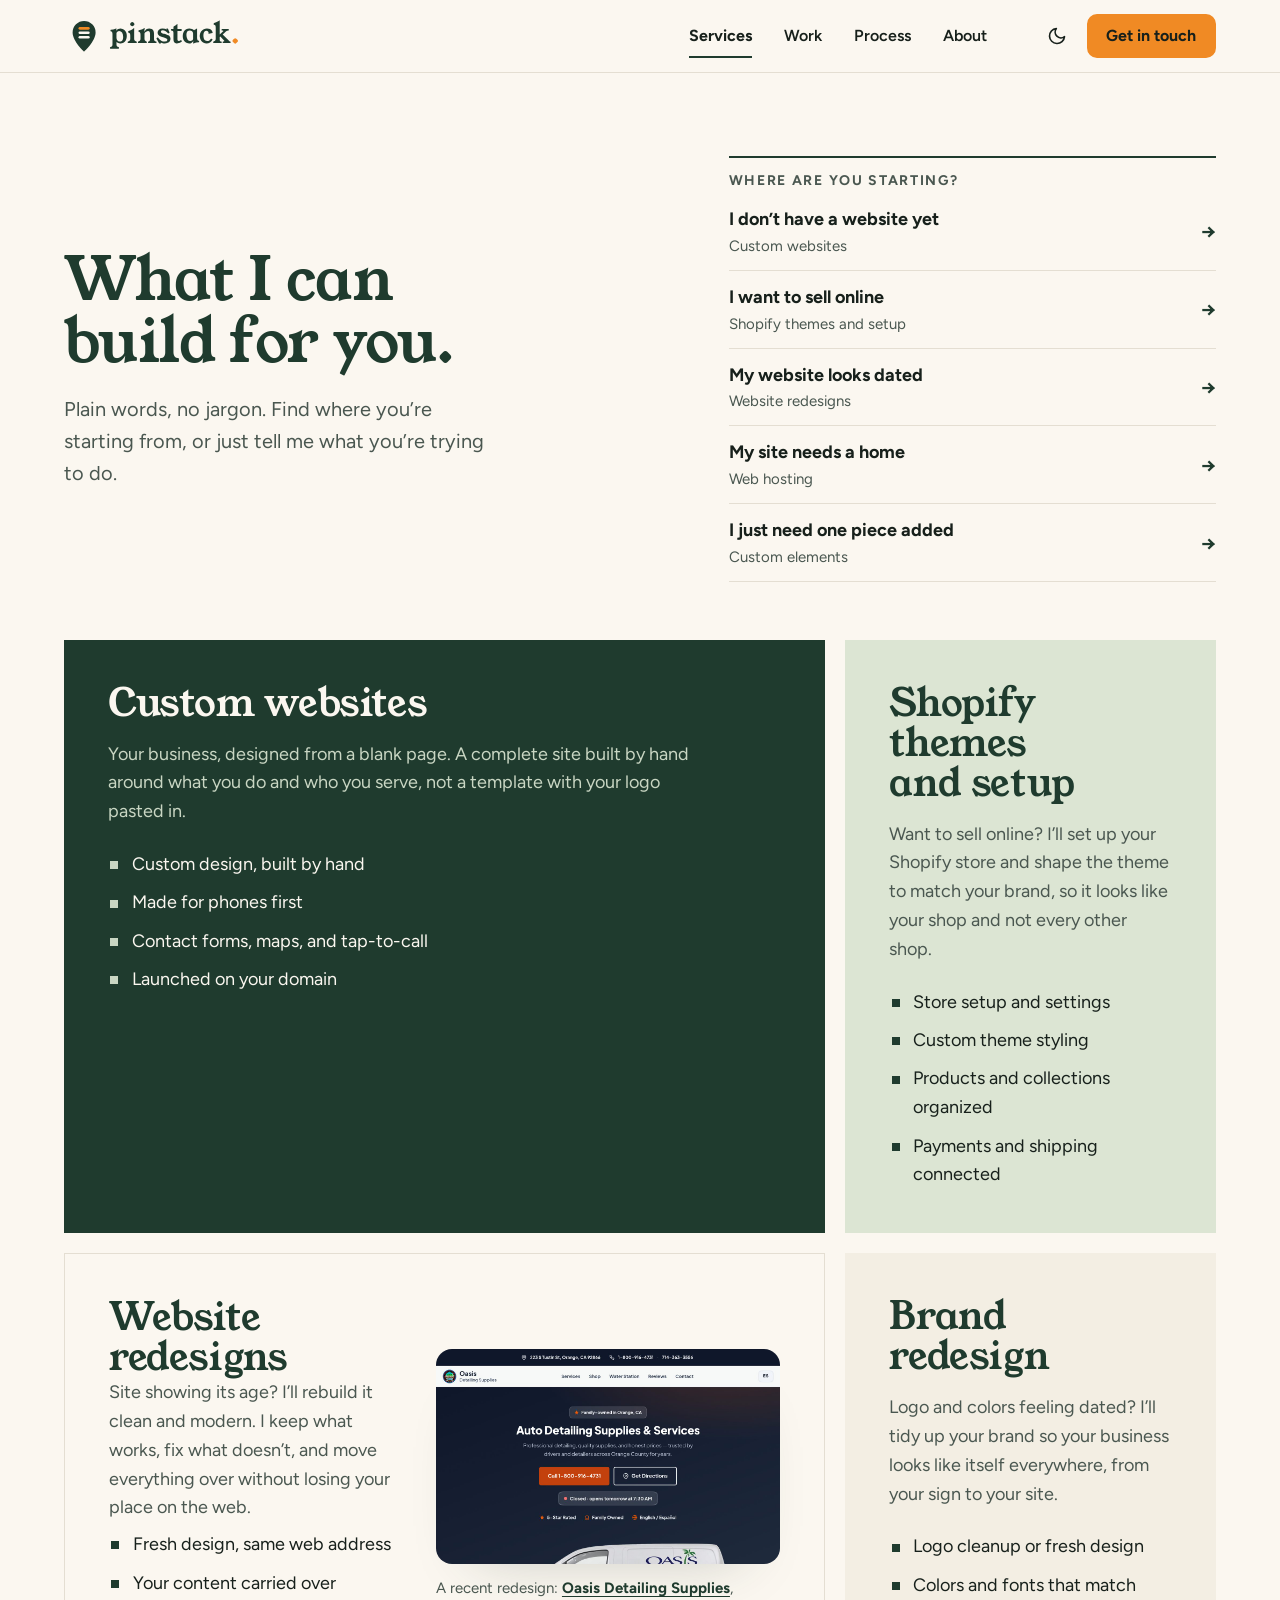
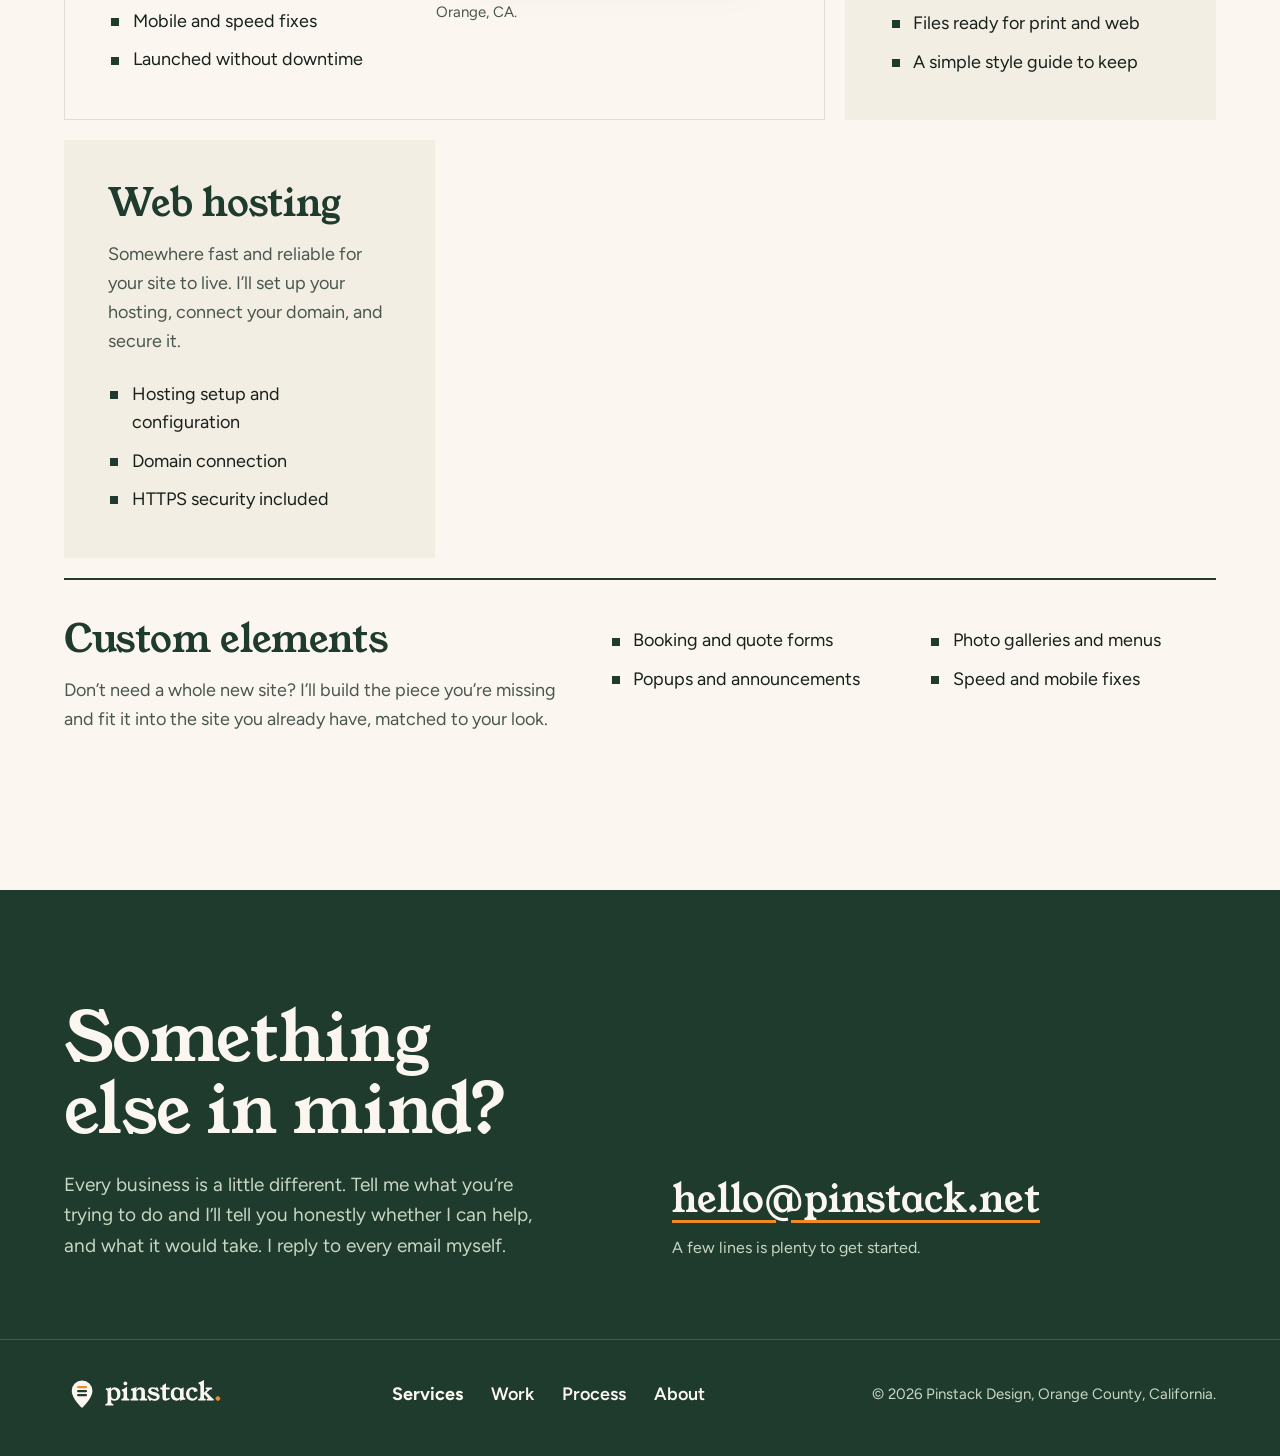
==== services.html @ 1b1faa7f "What I do v3: pin centered behind pill cards, shortened copy, overflow clip" ====
<!DOCTYPE html>
<html lang="en">
<head>
<meta charset="UTF-8">
<meta name="viewport" content="width=device-width, initial-scale=1.0, viewport-fit=cover">
<title>Services | Pinstack Design</title>
<meta name="description" content="Custom websites, Shopify setup, website redesigns, web hosting, and custom elements. One person in Orange County, CA building honest websites for local businesses.">
<meta name="theme-color" content="#FBF7F0">
<meta property="og:title" content="Services | Pinstack Design">
<meta property="og:description" content="Custom websites, Shopify setup, redesigns, and more. One person, start to finish.">
<meta property="og:type" content="website">
<meta property="og:image" content="assets/work-oasis-desktop.jpg">
<link rel="icon" type="image/svg+xml" href="assets/pinstack-stacked-pin-mark.svg">
<link rel="preconnect" href="https://fonts.googleapis.com">
<link rel="preconnect" href="https://fonts.gstatic.com" crossorigin>
<link href="https://fonts.googleapis.com/css2?family=Figtree:wght@400;500;600;700&family=Young+Serif&display=swap" rel="stylesheet">
<link rel="stylesheet" href="styles.css?v=19">
<script>
/* Pre-paint theme: a saved choice wins, otherwise follow the OS. */
(function () {
  try {
    var t = localStorage.getItem("pinstack-theme");
    if (!t) t = window.matchMedia("(prefers-color-scheme: dark)").matches ? "dark" : "light";
    if (t === "dark") {
      document.documentElement.setAttribute("data-theme", "dark");
      /* Match the browser bars to the dark page before first paint */
      var m = document.querySelector('meta[name="theme-color"]');
      if (m) m.setAttribute("content", "#111814");
    }
  } catch (e) {}
})();
</script>
</head>
<body>
<a class="skip-link" href="#main">Skip to main content</a>

<header class="site-header">
  <div class="wrap header-inner">
    <a class="brand" href="index.html#top" aria-label="Pinstack Design, home">
      <img src="assets/pinstack-stacked-pin-lockup.svg" data-light="assets/pinstack-stacked-pin-lockup.svg" data-dark="assets/pinstack-stacked-pin-lockup-reversed.svg" alt="Pinstack Design" width="178" height="40">
    </a>
    <nav class="desktop-nav" aria-label="Primary">
      <a href="services.html" aria-current="page">Services</a>
      <a href="index.html#work">Work</a>
      <a href="index.html#process">Process</a>
      <a href="index.html#about">About</a>
    </nav>
    <div class="header-actions">
      <button class="theme-toggle" id="themeToggle" type="button" aria-label="Switch to dark mode" aria-pressed="false">
        <svg class="icon-moon" width="20" height="20" viewBox="0 0 24 24" fill="none" stroke="currentColor" stroke-width="2" stroke-linecap="round" stroke-linejoin="round" aria-hidden="true"><path d="M21 12.8A9 9 0 1 1 11.2 3a7 7 0 0 0 9.8 9.8z"></path></svg>
        <svg class="icon-sun" width="20" height="20" viewBox="0 0 24 24" fill="none" stroke="currentColor" stroke-width="2" stroke-linecap="round" stroke-linejoin="round" aria-hidden="true"><circle cx="12" cy="12" r="4"></circle><path d="M12 2v2M12 20v2M4.9 4.9l1.4 1.4M17.7 17.7l1.4 1.4M2 12h2M20 12h2M4.9 19.1l1.4-1.4M17.7 6.3l1.4-1.4"></path></svg>
      </button>
      <a class="btn btn-small header-cta" href="mailto:hello@pinstack.net">Get in touch</a>
      <details class="mobile-menu">
        <summary aria-label="Open menu">
          <svg class="icon-menu" width="24" height="24" viewBox="0 0 24 24" fill="none" stroke="currentColor" stroke-width="2" stroke-linecap="round" aria-hidden="true"><line x1="4" y1="7" x2="20" y2="7"></line><line x1="4" y1="12" x2="20" y2="12"></line><line x1="4" y1="17" x2="20" y2="17"></line></svg>
          <svg class="icon-close" width="24" height="24" viewBox="0 0 24 24" fill="none" stroke="currentColor" stroke-width="2" stroke-linecap="round" aria-hidden="true"><line x1="6" y1="6" x2="18" y2="18"></line><line x1="18" y1="6" x2="6" y2="18"></line></svg>
        </summary>
        <nav aria-label="Mobile">
          <a href="services.html" aria-current="page">Services</a>
          <a href="index.html#work">Work</a>
          <a href="index.html#process">Process</a>
          <a href="index.html#about">About</a>
          <a class="btn" href="mailto:hello@pinstack.net">Get in touch</a>
        </nav>
      </details>
    </div>
  </div>
</header>

<main id="main">

  <!-- HERO: the promise on the left, "where are you starting?" on the right -->
  <section class="svc-hero" aria-labelledby="services-title">
    <div class="wrap svc-hero-grid">
      <div class="svc-hero-copy">
        <h1 id="services-title">What I can build for you.</h1>
        <p class="lede">Plain words, no jargon. Find where you&rsquo;re starting from, or just tell me what you&rsquo;re trying to do.</p>
      </div>
      <nav class="chooser" aria-labelledby="chooser-heading">
        <h2 id="chooser-heading" class="chooser-heading">Where are you starting?</h2>
        <ul>
          <li><a href="#custom-websites"><span class="chooser-need">I don&rsquo;t have a website yet</span><span class="chooser-fit">Custom websites</span></a></li>
          <li><a href="#shopify"><span class="chooser-need">I want to sell online</span><span class="chooser-fit">Shopify themes and setup</span></a></li>
          <li><a href="#redesigns"><span class="chooser-need">My website looks dated</span><span class="chooser-fit">Website redesigns</span></a></li>
          <li><a href="#hosting"><span class="chooser-need">My site needs a home</span><span class="chooser-fit">Web hosting</span></a></li>
          <li><a href="#custom-elements"><span class="chooser-need">I just need one piece added</span><span class="chooser-fit">Custom elements</span></a></li>
        </ul>
      </nav>
    </div>
  </section>

  <!-- SERVICES: six tiles, varied sizes and surfaces -->
  <section class="svc-grid-section" aria-label="Services">
    <div class="wrap svc-grid">

      <article class="svc svc--grove reveal" id="custom-websites" aria-labelledby="t-custom">
        <h2 id="t-custom">Custom websites</h2>
        <p>Your business, designed from a blank page. A complete site built by hand around what you do and who you serve, not a template with your logo pasted in.</p>
        <ul class="includes">
          <li>Custom design, built by hand</li>
          <li>Made for phones first</li>
          <li>Contact forms, maps, and tap-to-call</li>
          <li>Launched on your domain</li>
        </ul>
      </article>

      <article class="svc svc--sage reveal" id="shopify" aria-labelledby="t-shopify">
        <h2 id="t-shopify">Shopify themes and setup</h2>
        <p>Want to sell online? I&rsquo;ll set up your Shopify store and shape the theme to match your brand, so it looks like your shop and not every other shop.</p>
        <ul class="includes">
          <li>Store setup and settings</li>
          <li>Custom theme styling</li>
          <li>Products and collections organized</li>
          <li>Payments and shipping connected</li>
        </ul>
      </article>

      <article class="svc svc--proof reveal" id="redesigns" aria-labelledby="t-redesign">
        <div class="svc-proof-copy">
          <h2 id="t-redesign">Website redesigns</h2>
          <p>Site showing its age? I&rsquo;ll rebuild it clean and modern. I keep what works, fix what doesn&rsquo;t, and move everything over without losing your place on the web.</p>
          <ul class="includes">
            <li>Fresh design, same web address</li>
            <li>Your content carried over</li>
            <li>Mobile and speed fixes</li>
            <li>Launched without downtime</li>
          </ul>
        </div>
        <figure class="svc-proof-shot">
          <img src="assets/work-oasis-desktop.jpg" alt="The redesigned Oasis Detailing Supplies homepage" width="1280" height="800" loading="lazy">
          <figcaption>A recent redesign: <a href="index.html#work">Oasis Detailing Supplies</a>, Orange, CA.</figcaption>
        </figure>
      </article>

      <article class="svc svc--panel reveal" id="brand-redesign" aria-labelledby="t-brand">
        <h2 id="t-brand">Brand redesign</h2>
        <p>Logo and colors feeling dated? I&rsquo;ll tidy up your brand so your business looks like itself everywhere, from your sign to your site.</p>
        <ul class="includes">
          <li>Logo cleanup or fresh design</li>
          <li>Colors and fonts that match</li>
          <li>Files ready for print and web</li>
          <li>A simple style guide to keep</li>
        </ul>
      </article>

      <article class="svc svc--panel reveal" id="hosting" aria-labelledby="t-hosting">
        <h2 id="t-hosting">Web hosting</h2>
        <p>Somewhere fast and reliable for your site to live. I&rsquo;ll set up your hosting, connect your domain, and secure it.</p>
        <ul class="includes">
          <li>Hosting setup and configuration</li>
          <li>Domain connection</li>
          <li>HTTPS security included</li>
        </ul>
      </article>

      <article class="svc svc--wide reveal" id="custom-elements" aria-labelledby="t-elements">
        <div>
          <h2 id="t-elements">Custom elements</h2>
          <p>Don&rsquo;t need a whole new site? I&rsquo;ll build the piece you&rsquo;re missing and fit it into the site you already have, matched to your look.</p>
        </div>
        <ul class="includes includes--grid">
          <li>Booking and quote forms</li>
          <li>Photo galleries and menus</li>
          <li>Popups and announcements</li>
          <li>Speed and mobile fixes</li>
        </ul>
      </article>

    </div>
  </section>

  <!-- CONTACT: one closing ask, the email address is the button -->
  <section class="contact" id="contact" aria-labelledby="contact-heading">
    <div class="wrap contact-grid">
      <div>
        <h2 id="contact-heading">Something else in mind?</h2>
        <p class="contact-intro">Every business is a little different. Tell me what you&rsquo;re trying to do and I&rsquo;ll tell you honestly whether I can help, and what it would take. I reply to every email myself.</p>
      </div>
      <div class="contact-action">
        <a class="contact-email" href="mailto:hello@pinstack.net">hello@<wbr>pinstack.net</a>
        <p class="contact-note">A few lines is plenty to get started.</p>
      </div>
    </div>
  </section>
</main>

<footer class="site-footer">
  <div class="wrap footer-inner">
    <a class="brand" href="index.html#top" aria-label="Pinstack Design, home">
      <img src="assets/pinstack-stacked-pin-lockup-reversed.svg" alt="Pinstack Design" width="178" height="40">
    </a>
    <nav aria-label="Footer">
      <a href="services.html" aria-current="page">Services</a>
      <a href="index.html#work">Work</a>
      <a href="index.html#process">Process</a>
      <a href="index.html#about">About</a>
    </nav>
    <p class="footer-meta">&copy; 2026 Pinstack Design, Orange County, California.</p>
  </div>
</footer>

<script src="script.js?v=11"></script>
</body>
</html>
---- styles.css ----
/* Pinstack Design: one-page studio site, Grove & Citrus identity.
   Layout idea: a route on a map. The hero pairs the promise with real proof,
   the process is a line of stops that ends at the pin, and the page closes
   on a Grove band where the email address is the call to action.
   Shape rule: buttons 10px radius, framed images 16px, nothing else rounded
   (step markers are circles because they are map stops). */

:root {
  color-scheme: light;
  --bg: #FBF7F0;          /* Cream */
  --panel: #F3EEE3;       /* Cream, one step down */
  --sage: #DCE5D3;        /* Sage band */
  --grove: #1F3B2E;       /* headings, primary */
  --ink: #17201B;         /* body text */
  --muted: #4A5750;       /* 7.1:1 on Cream, 5.8:1 on Sage */
  --citrus: #F08A24;      /* accent: fills and marks only on light */
  --on-citrus: #17201B;
  --line: #E4DED2;
  --band: #1F3B2E;        /* closing band */
  --band-ink: #FBF7F0;
  --band-muted: #C9D6C3;  /* 8.1:1 on Grove */
  --shadow: rgba(31, 59, 46, .28);

  --display: "Young Serif", Georgia, "Times New Roman", serif;
  --text: "Figtree", "Segoe UI", system-ui, -apple-system, sans-serif;
  --ease: cubic-bezier(0.16, 1, 0.3, 1);
  --wrap: 1600px;           /* wide screens get room; text keeps its own ch limits */
  --gutter: clamp(1.25rem, 5vw, 4.5rem);
  --section: clamp(4.5rem, 3rem + 5vw, 8rem);
}

[data-theme="dark"] {
  color-scheme: dark;
  --bg: #111814;
  --panel: #17211C;
  --sage: #1A2520;
  --grove: #DCE5D3;       /* headings go light */
  --ink: #EEF0E8;
  --muted: #B5C0B8;       /* 9.6:1 */
  --citrus: #F59A3E;      /* 8.2:1 as text on dark */
  --on-citrus: #17201B;
  --line: #2A3830;
  --band: #1F3B2E;
  --band-ink: #FBF7F0;
  --band-muted: #C9D6C3;
  --shadow: rgba(0, 0, 0, .45);
}

*, *::before, *::after { box-sizing: border-box; }

html { scroll-behavior: smooth; scroll-padding-top: 88px; }

/* Everything outside the page content (under Safari's bottom bar, behind
   the page edges) is Grove, the footer color. The content areas paint
   their own theme background, so only the edges change.
   Tokens only, so it follows light and dark mode. */
html {
  background: var(--band);
  overscroll-behavior-y: none;
}

body {
  margin: 0;
  background: var(--band);
  overscroll-behavior-y: none;
  color: var(--ink);
  font-family: var(--text);
  font-size: 1.125rem;
  line-height: 1.6;
  -webkit-font-smoothing: antialiased;
}

/* The page itself keeps the theme background */
main { display: block; background: var(--bg); }

img { max-width: 100%; height: auto; display: block; }

.wrap { max-width: var(--wrap); margin: 0 auto; padding-inline: var(--gutter); }

.visually-hidden {
  position: absolute; width: 1px; height: 1px; padding: 0; margin: -1px;
  overflow: hidden; clip: rect(0 0 0 0); white-space: nowrap; border: 0;
}

/* ---------- Type ---------- */

h1, h2, h3 {
  font-family: var(--display);
  font-weight: 400;
  color: var(--grove);
  margin: 0;
  text-wrap: balance;
}

h1 { font-size: clamp(2.4rem, 1.5rem + 2.8vw, 4rem); line-height: 1.04; letter-spacing: -0.01em; }
h2 { font-size: clamp(2.1rem, 1.5rem + 2.2vw, 3.6rem); line-height: 1.06; letter-spacing: -0.01em; }
h3 { font-size: clamp(1.3rem, 1.15rem + .5vw, 1.6rem); line-height: 1.2; }

p { margin: 0; }

.eyebrow {
  font-size: .8125rem;
  font-weight: 700;
  letter-spacing: .16em;
  text-transform: uppercase;
  color: var(--muted);
  margin-bottom: 1rem;
}

.section-intro { color: var(--muted); font-size: 1.25rem; max-width: 40ch; margin-top: 1rem; }

section { padding-block: var(--section); }

/* ---------- Links & buttons ---------- */

a { color: var(--grove); text-underline-offset: .18em; text-decoration-thickness: 1px; }
a:hover { text-decoration-thickness: 2px; }

.btn {
  display: inline-flex;
  align-items: center;
  justify-content: center;
  gap: .5rem;
  min-height: 52px;
  padding: 0 1.6rem;
  border-radius: 10px;
  border: 2px solid var(--citrus);
  background: var(--citrus);
  color: var(--on-citrus);
  font-family: var(--text);
  font-size: 1.0625rem;
  font-weight: 700;
  text-decoration: none;
  white-space: nowrap;
  transition: transform 200ms var(--ease), box-shadow 200ms var(--ease);
}
.btn:hover { transform: translateY(-2px); box-shadow: 0 10px 22px -12px var(--shadow); text-decoration: none; }
.btn:active { transform: translateY(0); box-shadow: none; }

.btn-small { min-height: 44px; padding: 0 1.1rem; font-size: 1rem; }

.btn-outline { background: transparent; border-color: var(--grove); color: var(--grove); }
.btn-outline:hover { background: var(--grove); color: var(--bg); }

.link-more {
  display: inline-flex;
  align-items: center;
  min-height: 52px;
  font-weight: 700;
  color: var(--grove);
  text-decoration: underline;
  text-decoration-color: var(--citrus);
  text-decoration-thickness: 2px;
  text-underline-offset: .3em;
}
.link-more::after { content: "\2192"; margin-left: .45em; transition: transform 200ms var(--ease); }
.link-more:hover::after { transform: translateX(4px); }

:focus-visible { outline: 3px solid var(--citrus); outline-offset: 3px; border-radius: 4px; }

.skip-link {
  position: absolute; left: 1rem; top: -4rem; z-index: 100;
  background: var(--grove); color: var(--bg);
  padding: .75rem 1.25rem; border-radius: 10px; font-weight: 700; text-decoration: none;
}
.skip-link:focus { top: 1rem; }

/* ---------- Header ---------- */

.site-header {
  position: sticky; top: 0; z-index: 50;
  /* Solid, not translucent: Safari samples this sticky bar to tint the area
     around the Dynamic Island, and it only matches if the color is opaque. */
  background: var(--bg);
  border-bottom: 1px solid var(--line);
  /* viewport-fit=cover lets the page run under the notch: keep the bar
     clear of the Dynamic Island / status bar. (Milo's addition.) */
  padding-top: env(safe-area-inset-top, 0px);
}

.header-inner { display: flex; align-items: center; justify-content: space-between; gap: 1.5rem; min-height: 72px; }
.brand { display: block; flex: none; }
.brand img { height: 40px; width: auto; }

.desktop-nav { display: none; gap: 2rem; }
.desktop-nav a {
  display: inline-flex; align-items: center; min-height: 44px;
  font-weight: 600; font-size: 1rem; color: var(--ink); text-decoration: none;
  background: linear-gradient(var(--citrus), var(--citrus)) no-repeat 0 85% / 0 2px;
  transition: background-size 250ms var(--ease);
}
.desktop-nav a:hover { background-size: 100% 2px; }

.header-actions { display: flex; align-items: center; gap: .5rem; }
.header-cta { display: none; }

.theme-toggle, .mobile-menu summary {
  display: inline-grid; place-items: center;
  width: 44px; height: 44px; padding: 0;
  border: 0; border-radius: 10px; background: transparent; color: var(--ink);
  cursor: pointer; transition: background-color 200ms var(--ease);
}
.theme-toggle:hover, .mobile-menu summary:hover { background: var(--panel); }
.theme-toggle .icon-sun { display: none; }
[data-theme="dark"] .theme-toggle .icon-sun { display: block; }
[data-theme="dark"] .theme-toggle .icon-moon { display: none; }

.mobile-menu { position: relative; }
.mobile-menu summary { list-style: none; }
.mobile-menu summary::-webkit-details-marker { display: none; }
.mobile-menu .icon-close { display: none; }
.mobile-menu[open] .icon-menu { display: none; }
.mobile-menu[open] .icon-close { display: block; }
.mobile-menu nav {
  position: absolute; right: 0; top: calc(100% + .5rem);
  min-width: 232px; padding: .75rem;
  display: grid; gap: .25rem;
  background: var(--bg); border: 1px solid var(--line); border-radius: 10px;
  box-shadow: 0 18px 40px -18px var(--shadow);
}
.mobile-menu nav a:not(.btn) {
  display: flex; align-items: center; min-height: 48px; padding: 0 1rem;
  color: var(--ink); font-weight: 600; text-decoration: none; border-radius: 10px;
}
.mobile-menu nav a:not(.btn):hover { background: var(--panel); }
.mobile-menu nav .btn { margin-top: .25rem; }
.mobile-menu[open] nav { animation: menu-in 220ms var(--ease); }
@keyframes menu-in { from { opacity: 0; translate: 0 -6px; } }

/* ---------- Hero ---------- */

.hero { padding-block: clamp(3rem, 2rem + 4vw, 5.5rem) clamp(4rem, 3rem + 4vw, 6.5rem); overflow: hidden; }

.hero-grid { display: grid; gap: 3rem; align-items: center; }

.hero-copy { max-width: 34rem; }
.hero-copy h1 { max-width: 15ch; }
.lede { color: var(--muted); font-size: 1.25rem; max-width: 36ch; margin-top: 1.5rem; }
.hero-ctas { display: flex; flex-wrap: wrap; align-items: center; gap: .75rem 1.75rem; margin-top: 2.25rem; }

.hero-shot { margin: 0; }
.browser {
  border-radius: 16px;
  overflow: hidden;
  background: var(--panel);
  border: 1px solid var(--line);
  box-shadow: 0 40px 80px -48px var(--shadow), 0 2px 0 var(--line);
}
.browser-bar {
  display: flex; align-items: center; justify-content: center;
  height: 34px; padding: 0 1rem;
  background: var(--panel); border-bottom: 1px solid var(--line);
  font-size: .8125rem; color: var(--muted);
}
.browser-bar span {
  padding: .1rem .9rem; border-radius: 10px; background: var(--bg);
  max-width: 100%; overflow: hidden; text-overflow: ellipsis; white-space: nowrap;
}
.browser img { width: 100%; aspect-ratio: 16 / 10; object-fit: cover; object-position: top; }
.hero-shot figcaption { margin-top: 1rem; font-size: .9375rem; color: var(--muted); }
.hero-shot figcaption a { font-weight: 700; }

/* ---------- Services ---------- */

/* ---------- Services: the pin builds itself ----------
   Desktop: .is-choreo (set from JS) turns the section into a tall track
   with a sticky stage. A giant pin sits centered behind the three stack
   cards (like the logo's stacks), cropped top/bottom/right by the stage
   while keeping its shape: round shoulders, point at the bottom. Each
   stack is a wide pill holding its service copy, spawning one per scroll
   beat via --p (0..1). Without .is-choreo the finished state simply shows:
   no-JS and reduced-motion safe.
   Mobile: .is-mobile-play zooms the composition once and fills the cards
   on a timer. No scroll locking on small screens. */

.services-grid { display: grid; gap: 2.5rem; }
.services-more { margin-top: 2rem; }
.services-more a { font-weight: 700; }

.services-pin { position: relative; display: grid; align-content: center; }
/* The pin tracks the card stack: centered on it, 2.4x its height, so the
   pills sit on the pin the way the stacks sit in the logo. */
.pin-composition { position: relative; }
.pin-backdrop {
  position: absolute; z-index: 0;
  height: 240%; width: auto;
  left: 50%; top: 50%;
  transform: translate(-50%, -55%);
  pointer-events: none;
}
.pin-backdrop .pin-body { fill: #1F3B2E; }
[data-theme="dark"] .pin-backdrop .pin-body { fill: #FBF7F0; }

.service-beats {
  position: relative; z-index: 1;
  list-style: none; margin: 0; padding: 0;
  display: grid; gap: 1.1rem;
  max-width: 440px; width: 100%; justify-self: center;
}
/* Wide pills, close to the logo stacks' proportions. */
.stack-card {
  background: #FBF7F0; color: var(--ink);
  border-radius: 22px;
  padding: 1.15rem 1.6rem;
  box-shadow: 0 18px 44px var(--shadow);
}
.stack-card h3 { font-size: 1.2rem; margin: 0 0 .3rem; }
.stack-card p { margin: 0; color: var(--muted); }
.stack-card[data-i="0"] { background: #F08A24; color: #17201B; }
.stack-card[data-i="0"] p { color: rgba(23, 32, 27, 0.82); }
[data-theme="dark"] .stack-card[data-i="1"],
[data-theme="dark"] .stack-card[data-i="2"] { background: #1F3B2E; color: #FBF7F0; }
[data-theme="dark"] .stack-card[data-i="1"] p,
[data-theme="dark"] .stack-card[data-i="2"] p { color: rgba(251, 247, 240, 0.78); }

@media (min-width: 900px) {
  .services-grid { grid-template-columns: minmax(0, 5fr) minmax(0, 7fr); gap: 4rem; align-items: stretch; }
  .services-head { position: sticky; top: 120px; align-self: start; }

  /* The stage sticks and clips the bleeding pin instead of the heading.
     overflow: clip (not hidden) so the sticky stage keeps sticking to the
     viewport while the pin bleeds past the edges. */
  .services.is-choreo .services-head { position: static; }
  .services.is-choreo .services-track { height: 280vh; }
  .services.is-choreo .services-stage {
    position: sticky; top: 0; height: 100vh; height: 100svh;
    display: flex; align-items: center;
    overflow: clip;
  }
  .services.is-choreo .services-stage > .wrap { width: 100%; }

  /* The whole composition zooms into place over the first 15% of the track. */
  .services.is-choreo .services-pin {
    --pz: clamp(0, calc(var(--p, 0) / 0.15), 1);
    transform: scale(calc(0.55 + 0.45 * var(--pz))) translateY(calc(40px * (1 - var(--pz))));
    opacity: var(--pz);
  }
  /* Each stack card spawns across its own beat. */
  .services.is-choreo .stack-card[data-i="0"] { --sp: clamp(0, calc((var(--p, 0) - 0.22) / 0.13), 1); }
  .services.is-choreo .stack-card[data-i="1"] { --sp: clamp(0, calc((var(--p, 0) - 0.44) / 0.13), 1); }
  .services.is-choreo .stack-card[data-i="2"] { --sp: clamp(0, calc((var(--p, 0) - 0.66) / 0.13), 1); }
  .services.is-choreo .stack-card {
    opacity: var(--sp, 1);
    transform: scale(calc(0.85 + 0.15 * var(--sp, 1))) translateY(calc(24px * (1 - var(--sp, 1))));
  }
}

/* Mobile play: the composition zooms once at 50% visibility, cards fill
   180ms apart. No track, no sticky, no scroll locking. The pin stays
   smaller here so more of its shape reads on a phone screen. */
@media (max-width: 899px) {
  .pin-backdrop { height: 175%; }
}
.services.is-mobile-play .services-pin {
  transform: scale(0.92); opacity: 0;
  transition: transform 0.55s var(--ease), opacity 0.45s ease-out;
}
.services.is-mobile-play .services-pin.is-zoomed { transform: none; opacity: 1; }
.services.is-mobile-play .stack-card {
  opacity: 0; transform: translateY(24px) scale(0.96);
  transition: opacity 0.45s ease-out, transform 0.5s var(--ease);
}
.services.is-mobile-play .stack-card.is-in { opacity: 1; transform: none; }

/* ---------- Services page ----------
   Layout: the hero answers "which one do I need?" with a chooser that jumps
   to the right tile. Five services, five tiles with different sizes and
   surfaces (Grove, Sage, the Oasis redesign as proof, Cream panel, a wide
   row), so the page reads as a menu, not a stack of identical blocks.
   Tiles are square-cornered; only the framed screenshot is rounded (16px).
   Citrus stays on the primary button, so the tiles use Grove marks. */

.svc-hero { padding-block: clamp(3rem, 2rem + 4vw, 5.5rem) clamp(2.5rem, 2rem + 2vw, 4rem); }
.svc-hero-grid { display: grid; gap: 2.5rem; align-items: center; }
.svc-hero-copy h1 { max-width: 12ch; }
.svc-hero-copy .lede { color: var(--muted); font-size: 1.25rem; max-width: 34ch; margin-top: 1.25rem; }

.chooser { border-top: 2px solid var(--grove); }
.chooser-heading {
  font-family: var(--text); font-size: .875rem; font-weight: 700;
  letter-spacing: .12em; text-transform: uppercase; color: var(--muted);
  padding-block: 1rem .25rem; margin: 0;
}
.chooser ul { list-style: none; margin: 0; padding: 0; }
.chooser li { border-bottom: 1px solid var(--line); }
.chooser a {
  display: grid; grid-template-columns: minmax(0, 1fr) auto; align-items: center;
  column-gap: 1rem; min-height: 64px; padding-block: .75rem;
  text-decoration: none; color: var(--ink);
}
.chooser a::after {
  content: "\2192"; grid-column: 2; grid-row: 1 / span 2; color: var(--grove); font-weight: 700; font-size: 1.25rem;
  transition: transform 450ms var(--ease);
}
.chooser-need { grid-column: 1; font-weight: 700; font-size: 1.125rem; }
.chooser-fit { grid-column: 1; color: var(--muted); font-size: .9375rem; }
.chooser a:hover .chooser-need { text-decoration: underline; text-decoration-thickness: 2px; text-underline-offset: .2em; }
.chooser a:hover::after { transform: translateX(6px); }

.svc-grid-section { padding-top: 0; }
.svc-grid { display: grid; gap: 1rem; }
.svc { padding: clamp(1.75rem, 1.2rem + 2vw, 2.75rem); display: grid; gap: 1rem; align-content: start; scroll-margin-top: 96px; }
.svc h2 { font-size: clamp(1.75rem, 1.4rem + 1.2vw, 2.4rem); }
.svc > p, .svc-proof-copy > p, .svc--wide p { color: var(--muted); max-width: 50ch; }

.svc--grove { background: var(--band); color: var(--band-ink); }
.svc--grove h2 { color: var(--band-ink); }
.svc--grove > p { color: var(--band-muted); }
.svc--grove .includes li { color: var(--band-ink); }
.svc--grove .includes li::before { background: var(--band-muted); }

.svc--sage { background: var(--sage); }
.svc--panel { background: var(--panel); }
.svc--proof { border: 1px solid var(--line); background: var(--bg); }
.svc--wide { border-top: 2px solid var(--grove); padding-inline: 0; }
.svc--wide > div { display: grid; gap: 1rem; }

.svc-proof-shot { margin: 0; }
.svc-proof-shot img {
  width: 100%; border-radius: 16px; aspect-ratio: 16 / 10; object-fit: cover; object-position: top;
  box-shadow: 0 30px 60px -40px var(--shadow);
}
.svc-proof-shot figcaption { margin-top: .75rem; font-size: .9375rem; color: var(--muted); }
.svc-proof-shot figcaption a { font-weight: 700; }

.includes { list-style: none; margin: .5rem 0 0; padding: 0; display: grid; gap: .6rem; }
.includes li { position: relative; padding-left: 1.5rem; color: var(--ink); }
/* Small square map-stop markers, not arrows: these are items, not links */
.includes li::before {
  content: ""; position: absolute; left: .15rem; top: .62em;
  width: .5rem; height: .5rem; background: var(--grove);
}
.includes--grid { gap: .6rem 2rem; }

/* Current-page marker: Grove underline (Citrus text would fail contrast on Cream) */
.desktop-nav a[aria-current="page"] { font-weight: 700; box-shadow: inset 0 -2px 0 var(--grove); }
.mobile-menu nav a[aria-current="page"] { font-weight: 700; box-shadow: inset 3px 0 0 var(--grove); }
.site-footer nav a[aria-current="page"] { color: var(--band-ink); font-weight: 700; }

@media (prefers-reduced-motion: no-preference) {
  html.js .svc-grid .reveal:nth-child(2) { transition-delay: 80ms; }
  html.js .svc-grid .reveal:nth-child(4) { transition-delay: 80ms; }
}

@media (min-width: 720px) {
  .includes--grid { grid-template-columns: repeat(2, minmax(0, 1fr)); }
}

@media (min-width: 960px) {
  .svc-hero-grid { grid-template-columns: minmax(0, 6fr) minmax(0, 5fr); gap: 5rem; }
  .svc-grid { grid-template-columns: repeat(3, minmax(0, 1fr)); gap: 1.25rem; }
  .svc--grove { grid-column: span 2; }
  .svc--proof { grid-column: span 2; grid-template-columns: minmax(0, 5fr) minmax(0, 6fr); gap: 2.5rem; align-items: center; }
  .svc--wide { grid-column: 1 / -1; grid-template-columns: minmax(0, 5fr) minmax(0, 6fr); gap: 2.5rem; align-items: start; padding-top: 2.5rem; }
  .svc--wide .includes--grid { margin-top: .4rem; }
}

/* ---------- Work ---------- */

.work { background: var(--sage); }
.work-grid { display: grid; gap: 3rem; align-items: center; }

.work-phone { margin: 0; justify-self: center; width: min(100%, 260px); }
.work-phone img {
  width: 100%;
  border-radius: 16px;
  border: 8px solid var(--grove);
  box-shadow: 0 40px 70px -40px var(--shadow);
}
[data-theme="dark"] .work-phone img { border-color: #0B110E; }

.work-lede { color: var(--muted); font-size: 1.1875rem; max-width: 44ch; margin-top: 1.25rem; }

.changes { list-style: none; margin: 2.25rem 0 2.5rem; padding: 0; display: grid; gap: 1.5rem; }
.changes li { display: grid; grid-template-columns: 2.25rem minmax(0, 1fr); column-gap: 1rem; }
.changes li::before {
  content: "";
  grid-row: span 2;
  width: 2.25rem; height: 2.25rem; margin-top: .1rem;
  background: var(--citrus);
  -webkit-mask: url("data:image/svg+xml,%3Csvg%20xmlns%3D%22http%3A//www.w3.org/2000/svg%22%20viewBox%3D%220%200%2048.0%2048.0%22%20width%3D%2248%22%20height%3D%2248%22%20role%3D%22img%22%20aria-label%3D%22Pinstack%20Design%22%3E%3Ctitle%3EPinstack%20Design%3C/title%3E%3Cpath%20fill-rule%3D%22evenodd%22%20d%3D%22M24%2045S8.5%2031.2%208.5%2019.2a15.5%2015.5%200%200%201%2031%200C39.5%2031.2%2024%2045%2024%2045ZM18.2%2012h11.6a1.7%201.7%200%200%201%200%203.4h-11.6a1.7%201.7%200%200%201%200%20-3.4ZM18.2%2018h11.6a1.7%201.7%200%200%201%200%203.4h-11.6a1.7%201.7%200%200%201%200%20-3.4ZM18.2%2024h11.6a1.7%201.7%200%200%201%200%203.4h-11.6a1.7%201.7%200%200%201%200%20-3.4Z%22%20fill%3D%22%23000%22/%3E%3C/svg%3E") center / contain no-repeat;
          mask: url("data:image/svg+xml,%3Csvg%20xmlns%3D%22http%3A//www.w3.org/2000/svg%22%20viewBox%3D%220%200%2048.0%2048.0%22%20width%3D%2248%22%20height%3D%2248%22%20role%3D%22img%22%20aria-label%3D%22Pinstack%20Design%22%3E%3Ctitle%3EPinstack%20Design%3C/title%3E%3Cpath%20fill-rule%3D%22evenodd%22%20d%3D%22M24%2045S8.5%2031.2%208.5%2019.2a15.5%2015.5%200%200%201%2031%200C39.5%2031.2%2024%2045%2024%2045ZM18.2%2012h11.6a1.7%201.7%200%200%201%200%203.4h-11.6a1.7%201.7%200%200%201%200%20-3.4ZM18.2%2018h11.6a1.7%201.7%200%200%201%200%203.4h-11.6a1.7%201.7%200%200%201%200%20-3.4ZM18.2%2024h11.6a1.7%201.7%200%200%201%200%203.4h-11.6a1.7%201.7%200%200%201%200%20-3.4Z%22%20fill%3D%22%23000%22/%3E%3C/svg%3E") center / contain no-repeat;
}
.changes h3 { font-size: 1.3rem; }
.changes p { color: var(--muted); margin-top: .25rem; max-width: 46ch; }

/* ---------- Process: a route of four stops ---------- */

.route { list-style: none; margin: 3.5rem 0 0; padding: 0; display: grid; gap: 2.5rem; position: relative; }
.stop { position: relative; padding-left: 4.25rem; }
.stop h3 { margin-bottom: .5rem; }
.stop p { color: var(--muted); font-size: 1.0625rem; max-width: 34ch; }

.marker {
  position: absolute; left: 0; top: -.2rem;
  width: 3rem; height: 3rem; border-radius: 50%;
  display: grid; place-items: center;
  font-family: var(--display); font-size: 1.25rem;
  background: var(--bg); color: var(--grove);
  border: 2px solid var(--grove);
  z-index: 1;
}
.marker-pin { border: 0; background: transparent; }
.marker-pin img { width: 3rem; height: 3rem; }
.marker-pin .pin-dark { display: none; }
[data-theme="dark"] .marker-pin .pin-light { display: none; }
[data-theme="dark"] .marker-pin .pin-dark { display: block; }

/* The dashed route line: vertical on phones, horizontal from 900px */
.route::before {
  content: "";
  position: absolute; left: calc(1.5rem - 1px); top: 1.5rem; bottom: 3rem;
  border-left: 2px dashed var(--line);
}

/* ---------- Pinned route stepper ----------
   When JS enables it (.pin-enabled on the section), .pin-track supplies
   the scroll distance and .pin-stage sticks to the viewport while the four
   stops take focus one by one. Without JS — or with reduced motion, or on
   a short viewport — the section renders as the normal stacked route. */
.pin-track { position: relative; }
/* Explicit background: the stage is transparent by default, and iOS Safari
   can sample the body (Grove) behind a stuck sticky layer for its bottom
   bar tint instead of the main background showing through it. */
.pin-stage { position: relative; background: var(--bg); }

html.js .process.pin-enabled { padding-block: 0; }
html.js .process.pin-enabled .pin-track { height: 360vh; }
html.js .process.pin-enabled .pin-stage {
  position: relative;
  /* Stop short of the bottom edge. A pinned layer touching the bottom
     makes iOS Safari paint its bottom bar solid (Grove) instead of
     staying transparent over the page. */
  height: calc(100vh - 5rem);
  height: calc(100svh - 5rem);
  display: flex;
  align-items: center;
  overflow: hidden;
}
/* Sticky is only applied while the pin is engaged: a sticky element merely
   entering the viewport makes iOS Safari paint its bottom bar solid green.
   JS toggles .is-pinned when the track reaches the top of the viewport. */
html.js .process.pin-enabled .pin-stage.is-pinned {
  position: sticky;
  top: 0;
}
html.js .process.pin-enabled .wrap { width: 100%; }

/* The focused stop renders full-size; the rest sit back smaller. */
html.js .process.pin-enabled .route { margin-top: 2.25rem; gap: 1.5rem; }
html.js .process.pin-enabled .stop {
  opacity: .3;
  transform: scale(.86);
  transform-origin: left center;
  filter: saturate(.7);
  transition:
    opacity .5s var(--ease),
    transform .5s var(--ease),
    filter .5s var(--ease);
}
html.js .process.pin-enabled .stop p { font-size: .9375rem; }
html.js .process.pin-enabled .stop.is-past { opacity: .55; transform: scale(.92); }
html.js .process.pin-enabled .stop.is-active { opacity: 1; transform: scale(1); filter: none; }
html.js .process.pin-enabled .stop.is-past .marker {
  background: var(--grove);
  border-color: var(--grove);
  color: var(--bg);
}
html.js .process.pin-enabled .stop.is-active .marker {
  border-color: var(--citrus);
  color: var(--citrus);
  box-shadow: 0 0 0 6px rgba(240, 138, 36, .16);
}

/* Step counter + progress fill: orientation while pinned.
   Hidden unless the stepper is active. */
.pin-count, .pin-progress { display: none; }
html.js .process.pin-enabled .pin-count {
  display: block;
  margin: 2rem 0 0;
  font-family: var(--display);
  font-size: 1rem;
  letter-spacing: .08em;
  color: var(--muted);
}
html.js .process.pin-enabled .pin-count .pin-total { opacity: .55; }
html.js .process.pin-enabled .pin-progress {
  display: block;
  margin-top: .75rem;
  max-width: 220px;
  height: 3px;
  border-radius: 3px;
  background: var(--line);
  overflow: hidden;
}
html.js .process.pin-enabled .pin-progress span {
  display: block;
  height: 100%;
  border-radius: 3px;
  background: var(--citrus);
  transform: scaleX(0);
  transform-origin: left center;
}

/* Desktop pinned layout: heading left, vertical route right, so the
   tall stage stays full instead of floating in empty space. */
@media (min-width: 960px) {
  html.js .process.pin-enabled .pin-grid {
    display: grid;
    grid-template-columns: minmax(0, 5fr) minmax(0, 7fr);
    gap: 4rem;
    align-items: center;
  }
  html.js .process.pin-enabled .route {
    grid-template-columns: 1fr;
    margin-top: 0;
  }
  html.js .process.pin-enabled .route::before {
    left: calc(1.5rem - 1px);
    right: auto;
    top: 1.5rem;
    bottom: 3rem;
    border-top: 0;
    border-left: 2px dashed var(--line);
  }
  html.js .process.pin-enabled .stop { padding-left: 4.25rem; padding-top: 0; }
  html.js .process.pin-enabled .marker { top: -.2rem; }
}

/* ---------- About ---------- */

.about-grid { display: grid; gap: 3rem; align-items: center; }
.about-figure { margin: 0; }
.about-figure img { width: 100%; border-radius: 16px; aspect-ratio: 4 / 3.4; object-fit: cover; }
.about-figure figcaption { margin-top: .9rem; font-size: .9375rem; color: var(--muted); }

.about-copy > p { color: var(--muted); max-width: 48ch; margin-top: 1.25rem; }
.about-copy > .pull-line {
  font-family: var(--display); color: var(--grove);
  font-size: clamp(1.5rem, 1.2rem + 1vw, 1.9rem); line-height: 1.25;
  margin-top: 1.75rem;
}

.promises { margin: 2.25rem 0 0; display: grid; gap: 1.25rem; }
.promises div { border-left: 3px solid var(--citrus); padding-left: 1rem; }
.promises dt { font-weight: 700; color: var(--ink); }
.promises dd { margin: .15rem 0 0; color: var(--muted); font-size: 1.0625rem; }

/* ---------- Contact + footer: one closing band ---------- */

.contact { background: var(--band); color: var(--band-ink); padding-bottom: clamp(3.5rem, 2.5rem + 3vw, 5rem); }
.contact h2 { color: var(--band-ink); font-size: clamp(2.5rem, 1.6rem + 3.4vw, 4.25rem); max-width: 12ch; }
.contact-grid { display: grid; gap: 2.5rem; align-items: end; }
.contact-intro { color: var(--band-muted); font-size: 1.1875rem; max-width: 40ch; margin-top: 1.5rem; }

.contact-action { display: grid; gap: .9rem; justify-items: start; }
.contact-email {
  font-family: var(--display);
  font-size: clamp(1.5rem, 1rem + 1.9vw, 2.4rem);
  line-height: 1.15;
  color: var(--band-ink);
  text-decoration: underline;
  text-decoration-color: var(--citrus);
  text-decoration-thickness: 3px;
  text-underline-offset: .22em;
  transition: text-decoration-color 200ms var(--ease), color 200ms var(--ease);
}
.contact-email:hover { color: #F59A3E; text-decoration-color: var(--band-ink); }
.contact-note { color: var(--band-muted); font-size: 1rem; }
.contact :focus-visible { outline-color: var(--citrus); }

.site-footer { background: var(--band); color: var(--band-muted); }
.footer-inner {
  display: flex; flex-wrap: wrap; align-items: center; justify-content: space-between;
  gap: 1.25rem 2rem; padding-block: 2rem 2.5rem;
  border-top: 1px solid rgba(251, 247, 240, .16);
}
/* Let the footer run under the iPhone's bottom bar and home indicator */
.site-footer { padding-bottom: env(safe-area-inset-bottom, 0px); }
.footer-inner { padding-bottom: calc(2.5rem + env(safe-area-inset-bottom, 0px)); }
.site-footer .brand img { height: 36px; }
.site-footer nav { display: flex; flex-wrap: wrap; gap: .25rem 1.75rem; }
.site-footer nav a {
  display: inline-flex; align-items: center; min-height: 44px;
  color: var(--band-ink); font-weight: 600; text-decoration: none;
}
.site-footer nav a:hover { text-decoration: underline; text-decoration-color: var(--citrus); text-decoration-thickness: 2px; }
.footer-meta { font-size: .9375rem; width: 100%; }

/* ---------- Motion (JS adds .js; content is fully visible without it) ---------- */

@media (prefers-reduced-motion: no-preference) {
  .hero-copy > *, .hero-shot {
    animation: rise 700ms var(--ease) both;
  }
  .hero-copy > :nth-child(2) { animation-delay: 60ms; }
  .hero-copy > :nth-child(3) { animation-delay: 120ms; }
  .hero-copy > :nth-child(4) { animation-delay: 180ms; }
  .hero-shot { animation-delay: 160ms; animation-duration: 900ms; }

  html.js .reveal { opacity: 0; translate: 0 18px; transition: opacity 600ms var(--ease), translate 600ms var(--ease); }
  html.js .reveal.is-visible { opacity: 1; translate: 0 0; }
}
@keyframes rise { from { opacity: 0; translate: 0 22px; } }

@media (prefers-reduced-motion: reduce) {
  html { scroll-behavior: auto; }
  *, *::before, *::after { animation: none !important; transition: none !important; }
}

/* ---------- Breakpoints ---------- */

@media (min-width: 720px) {
  .route { grid-template-columns: repeat(2, minmax(0, 1fr)); column-gap: 3rem; }
  .route::before { display: none; }
}

@media (min-width: 960px) {
  .desktop-nav { display: flex; }
  .header-cta { display: inline-flex; }
  .mobile-menu { display: none; }
  .header-inner { gap: 2rem; }
  .desktop-nav { margin-left: auto; margin-right: 1rem; }

  .hero-grid { grid-template-columns: minmax(0, 1fr) minmax(0, 1.15fr); gap: 4rem; }
  .hero-shot { margin-right: calc(-1 * var(--gutter) - max(0px, (100vw - var(--wrap)) / 2)); }
  .hero-shot .browser { border-top-right-radius: 0; border-bottom-right-radius: 0; border-right: 0; }
  .hero-shot figcaption { padding-right: var(--gutter); }

  .services-grid { grid-template-columns: minmax(0, 5fr) minmax(0, 7fr); gap: 4rem; align-items: start; }
  .services-head { position: sticky; top: 120px; }

  .work-grid { grid-template-columns: minmax(0, 5fr) minmax(0, 7fr); gap: 5rem; }
  .work-phone { width: min(100%, 340px); }

  /* Horizontal route: stops sit on one dashed line, the last stop is the pin */
  .route { grid-template-columns: repeat(4, minmax(0, 1fr)); column-gap: 2.5rem; }
  .route::before {
    display: block;
    left: 1.5rem; right: calc(25% - 1rem); top: 1.5rem; bottom: auto;
    border-left: 0; border-top: 2px dashed var(--line);
  }
  .stop { padding-left: 0; padding-top: 4.75rem; }
  .marker { top: 0; }

  .about-grid { grid-template-columns: minmax(0, 6fr) minmax(0, 5fr); gap: 5rem; }

  .contact-grid { grid-template-columns: minmax(0, 1fr) minmax(0, 1fr); gap: 4rem; }
  .footer-meta { width: auto; }
}
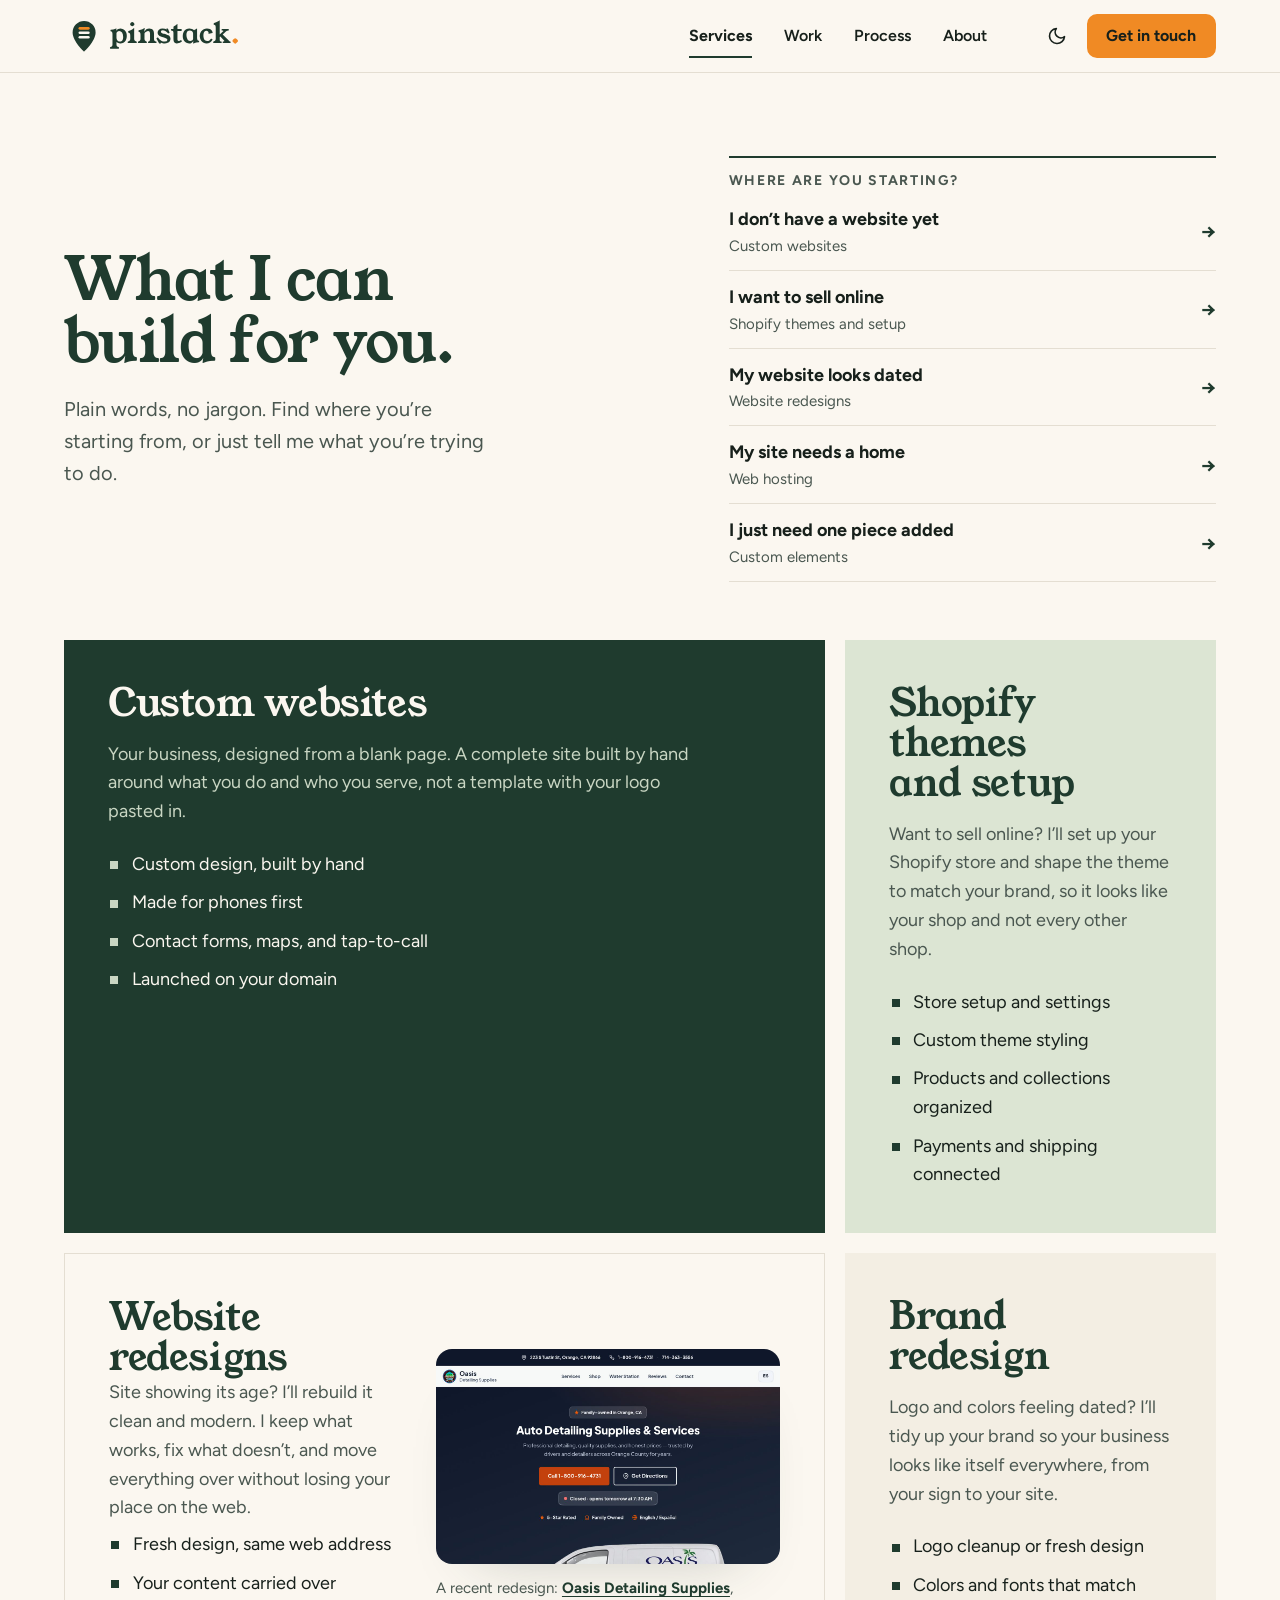
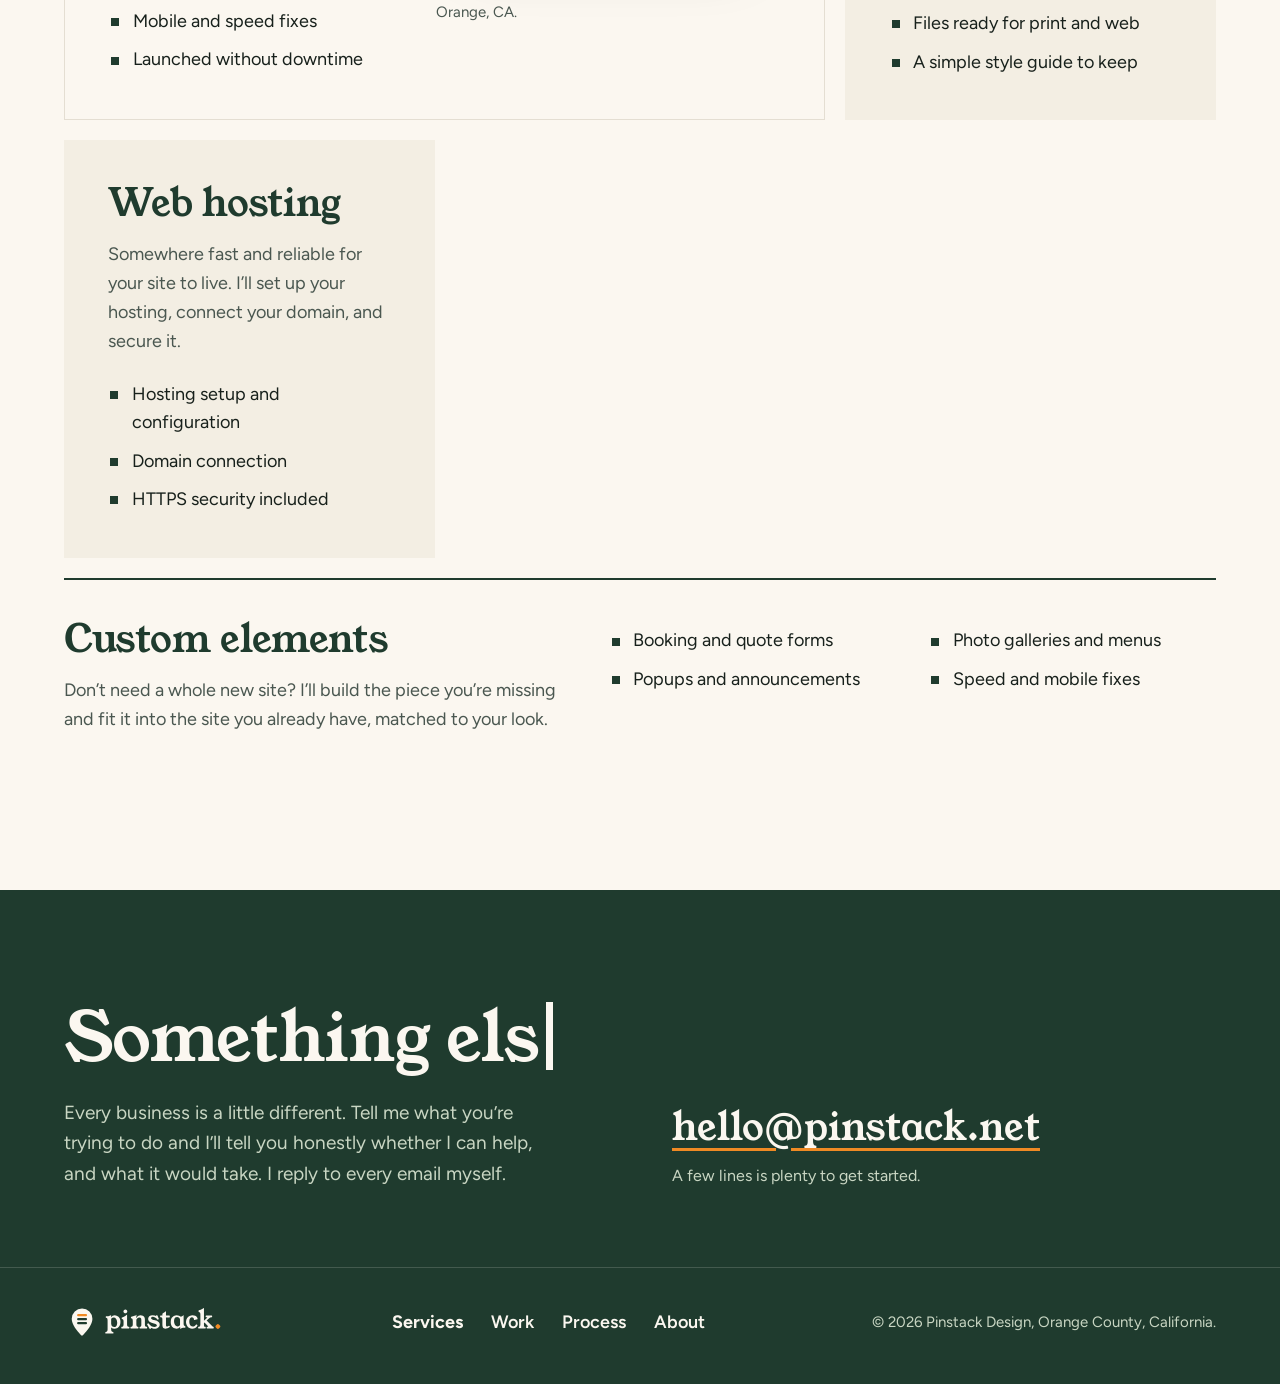
==== commit 4a07322f: "Contact heading types itself with a blinking caret" ====
--- a/services.html
+++ b/services.html
@@ -14,7 +14,7 @@
 <link rel="preconnect" href="https://fonts.googleapis.com">
 <link rel="preconnect" href="https://fonts.gstatic.com" crossorigin>
 <link href="https://fonts.googleapis.com/css2?family=Figtree:wght@400;500;600;700&family=Young+Serif&display=swap" rel="stylesheet">
-<link rel="stylesheet" href="styles.css?v=19">
+<link rel="stylesheet" href="styles.css?v=26">
 <script>
 /* Pre-paint theme: a saved choice wins, otherwise follow the OS. */
 (function () {
@@ -200,6 +200,6 @@
   </div>
 </footer>
 
-<script src="script.js?v=11"></script>
+<script src="script.js?v=13"></script>
 </body>
 </html>
--- a/styles.css
+++ b/styles.css
@@ -263,67 +263,98 @@
 /* ---------- Services ---------- */
 
 /* ---------- Services: the pin builds itself ----------
+   The pin is the logo mark enlarged at its exact proportions. In the
+   48-unit mark the pin spans x 8.5-39.5, y 3.7-45 (31 x 41.3) and each
+   stack is a flat full pill 15 x 3.4 at x 16.5, y 12 / 18 / 24. Here
+   .pin-composition is a box with the pin's aspect ratio (the SVG viewBox
+   is cropped to the pin) and each stack card sits at those coordinates,
+   scaled to 125% with tightened spacing:
+
+     left 19.75%  width 60.5%  height 10.3%  top 19.9 / 32.4 / 44.9%
+
+   Stacks hold the service title only, sized in cqw so text scales with
+   the pin. The whole pin always shows top to tip; on phones it is wider
+   than the screen and its sides bleed off. On desktop the descriptions
+   live in the left column (.services-notes) and fade in with their stack.
+
    Desktop: .is-choreo (set from JS) turns the section into a tall track
-   with a sticky stage. A giant pin sits centered behind the three stack
-   cards (like the logo's stacks), cropped top/bottom/right by the stage
-   while keeping its shape: round shoulders, point at the bottom. Each
-   stack is a wide pill holding its service copy, spawning one per scroll
-   beat via --p (0..1). Without .is-choreo the finished state simply shows:
-   no-JS and reduced-motion safe.
-   Mobile: .is-mobile-play zooms the composition once and fills the cards
-   on a timer. No scroll locking on small screens. */
-
-.services-grid { display: grid; gap: 2.5rem; }
+   with a sticky stage; --p (0..1) zooms the pin in, then lands one stack
+   per scroll beat. Mobile: .is-mobile-play zooms once and fills the
+   stacks on a timer. Without either class the finished state shows:
+   no-JS and reduced-motion safe. */
+
+.services { overflow-x: clip; }
+.services-grid { display: grid; grid-template-columns: minmax(0, 1fr); gap: 2.5rem; }
 .services-more { margin-top: 2rem; }
 .services-more a { font-weight: 700; }
 
-.services-pin { position: relative; display: grid; align-content: center; }
-/* The pin tracks the card stack: centered on it, 2.4x its height, so the
-   pills sit on the pin the way the stacks sit in the logo. */
-.pin-composition { position: relative; }
+/* Desktop-only notes: one row per stack, same order. */
+.services-notes { display: none; list-style: none; margin: 2.25rem 0 0; padding: 0; max-width: 40ch; }
+.services-note { padding-block: .9rem; border-top: 1px solid var(--line); }
+.services-note:last-child { border-bottom: 1px solid var(--line); }
+.services-note h3 { font-family: inherit; font-size: 1rem; font-weight: 700; letter-spacing: 0; margin: 0 0 .2rem; }
+.services-note p { margin: 0; color: var(--muted); }
+
+.services-pin { position: relative; min-width: 0; }
+.pin-composition {
+  --pin-w: clamp(400px, 124vw, 560px);
+  position: relative;
+  width: var(--pin-w);
+  /* Centered even when wider than the column (bleeds off both sides). */
+  margin-inline: calc((100% - var(--pin-w)) / 2);
+  aspect-ratio: 31 / 41.3;
+  container: pin / inline-size;
+}
 .pin-backdrop {
-  position: absolute; z-index: 0;
-  height: 240%; width: auto;
-  left: 50%; top: 50%;
-  transform: translate(-50%, -55%);
+  position: absolute; inset: 0; z-index: 0;
+  width: 100%; height: 100%;
+  overflow: visible;
   pointer-events: none;
 }
 .pin-backdrop .pin-body { fill: #1F3B2E; }
 [data-theme="dark"] .pin-backdrop .pin-body { fill: #FBF7F0; }
 
 .service-beats {
-  position: relative; z-index: 1;
+  position: absolute; inset: 0; z-index: 1;
   list-style: none; margin: 0; padding: 0;
-  display: grid; gap: 1.1rem;
-  max-width: 440px; width: 100%; justify-self: center;
-}
-/* Wide pills, close to the logo stacks' proportions. */
+}
+/* The logo's stacks, scaled to 125% for presence: 60.5 x 10.3 units,
+   same 5.88 ratio, centered (left 19.75%), spacing tightened between them. */
 .stack-card {
-  background: #FBF7F0; color: var(--ink);
-  border-radius: 22px;
-  padding: 1.15rem 1.6rem;
-  box-shadow: 0 18px 44px var(--shadow);
-}
-.stack-card h3 { font-size: 1.2rem; margin: 0 0 .3rem; }
-.stack-card p { margin: 0; color: var(--muted); }
+  position: absolute;
+  left: 19.75%; width: 60.5%; height: 10.3%;
+  top: 19.9%;
+  display: grid; place-items: center;
+  padding: 0 3cqw;
+  border-radius: 999px;
+  background: #FBF7F0; color: #17201B;
+  white-space: nowrap; overflow: hidden;
+}
+.stack-card[data-i="1"] { top: 32.4%; }
+.stack-card[data-i="2"] { top: 44.9%; }
+.stack-card h3 {
+  font-family: var(--text); font-weight: 700;
+  font-size: 4.6cqw; line-height: 1; margin: 0;
+  color: inherit; text-align: center;
+}
 .stack-card[data-i="0"] { background: #F08A24; color: #17201B; }
-.stack-card[data-i="0"] p { color: rgba(23, 32, 27, 0.82); }
 [data-theme="dark"] .stack-card[data-i="1"],
 [data-theme="dark"] .stack-card[data-i="2"] { background: #1F3B2E; color: #FBF7F0; }
-[data-theme="dark"] .stack-card[data-i="1"] p,
-[data-theme="dark"] .stack-card[data-i="2"] p { color: rgba(251, 247, 240, 0.78); }
 
 @media (min-width: 900px) {
-  .services-grid { grid-template-columns: minmax(0, 5fr) minmax(0, 7fr); gap: 4rem; align-items: stretch; }
-  .services-head { position: sticky; top: 120px; align-self: start; }
-
-  /* The stage sticks and clips the bleeding pin instead of the heading.
-     overflow: clip (not hidden) so the sticky stage keeps sticking to the
-     viewport while the pin bleeds past the edges. */
-  .services.is-choreo .services-head { position: static; }
-  .services.is-choreo .services-track { height: 280vh; }
+  .services-grid { grid-template-columns: minmax(0, 5fr) minmax(0, 7fr); gap: 4rem; align-items: center; }
+  .services-notes { display: block; }
+  .services-more { margin-top: 1.75rem; }
+  /* The whole pin fits the column and the viewport below the header. */
+  .pin-composition {
+    --pin-w: clamp(440px, min(100%, calc((100svh - 72px - 4rem) * 31 / 41.3)), 620px);
+  }
+
+  .services.is-choreo { padding-block: 0; }
+  .services.is-choreo .services-track { height: 260vh; }
   .services.is-choreo .services-stage {
-    position: sticky; top: 0; height: 100vh; height: 100svh;
+    position: sticky; top: 72px;
+    height: calc(100vh - 72px); height: calc(100svh - 72px);
     display: flex; align-items: center;
     overflow: clip;
   }
@@ -335,22 +366,21 @@
     transform: scale(calc(0.55 + 0.45 * var(--pz))) translateY(calc(40px * (1 - var(--pz))));
     opacity: var(--pz);
   }
-  /* Each stack card spawns across its own beat. */
-  .services.is-choreo .stack-card[data-i="0"] { --sp: clamp(0, calc((var(--p, 0) - 0.22) / 0.13), 1); }
-  .services.is-choreo .stack-card[data-i="1"] { --sp: clamp(0, calc((var(--p, 0) - 0.44) / 0.13), 1); }
-  .services.is-choreo .stack-card[data-i="2"] { --sp: clamp(0, calc((var(--p, 0) - 0.66) / 0.13), 1); }
+  /* Each stack lands across its own beat; its note fades in with it. */
+  .services.is-choreo [data-i="0"] { --sp: clamp(0, calc((var(--p, 0) - 0.22) / 0.13), 1); }
+  .services.is-choreo [data-i="1"] { --sp: clamp(0, calc((var(--p, 0) - 0.44) / 0.13), 1); }
+  .services.is-choreo [data-i="2"] { --sp: clamp(0, calc((var(--p, 0) - 0.66) / 0.13), 1); }
   .services.is-choreo .stack-card {
     opacity: var(--sp, 1);
     transform: scale(calc(0.85 + 0.15 * var(--sp, 1))) translateY(calc(24px * (1 - var(--sp, 1))));
   }
-}
-
-/* Mobile play: the composition zooms once at 50% visibility, cards fill
-   180ms apart. No track, no sticky, no scroll locking. The pin stays
-   smaller here so more of its shape reads on a phone screen. */
-@media (max-width: 899px) {
-  .pin-backdrop { height: 175%; }
-}
+  .services.is-choreo .services-note {
+    opacity: calc(0.25 + 0.75 * var(--sp, 1));
+  }
+}
+
+/* Mobile play: the composition zooms once at 30% visibility, cards fill
+   180ms apart. No track, no sticky, no scroll locking. */
 .services.is-mobile-play .services-pin {
   transform: scale(0.92); opacity: 0;
   transition: transform 0.55s var(--ease), opacity 0.45s ease-out;
@@ -669,6 +699,21 @@
 .contact-note { color: var(--band-muted); font-size: 1rem; }
 .contact :focus-visible { outline-color: var(--citrus); }
 
+/* Typewriter caret for the contact heading: blinks while typing and
+   keeps blinking after the text is done. Added by JS only. */
+.type-caret {
+  display: inline-block;
+  width: 0.11em; height: 1em;
+  margin-left: 0.1em;
+  vertical-align: -0.14em;
+  background: currentColor;
+  animation: type-caret-blink 1.06s steps(1) infinite;
+}
+@keyframes type-caret-blink {
+  0%, 55% { opacity: 1; }
+  56%, 100% { opacity: 0; }
+}
+
 .site-footer { background: var(--band); color: var(--band-muted); }
 .footer-inner {
   display: flex; flex-wrap: wrap; align-items: center; justify-content: space-between;
@@ -727,9 +772,6 @@
   .hero-shot .browser { border-top-right-radius: 0; border-bottom-right-radius: 0; border-right: 0; }
   .hero-shot figcaption { padding-right: var(--gutter); }
 
-  .services-grid { grid-template-columns: minmax(0, 5fr) minmax(0, 7fr); gap: 4rem; align-items: start; }
-  .services-head { position: sticky; top: 120px; }
-
   .work-grid { grid-template-columns: minmax(0, 5fr) minmax(0, 7fr); gap: 5rem; }
   .work-phone { width: min(100%, 340px); }
 
